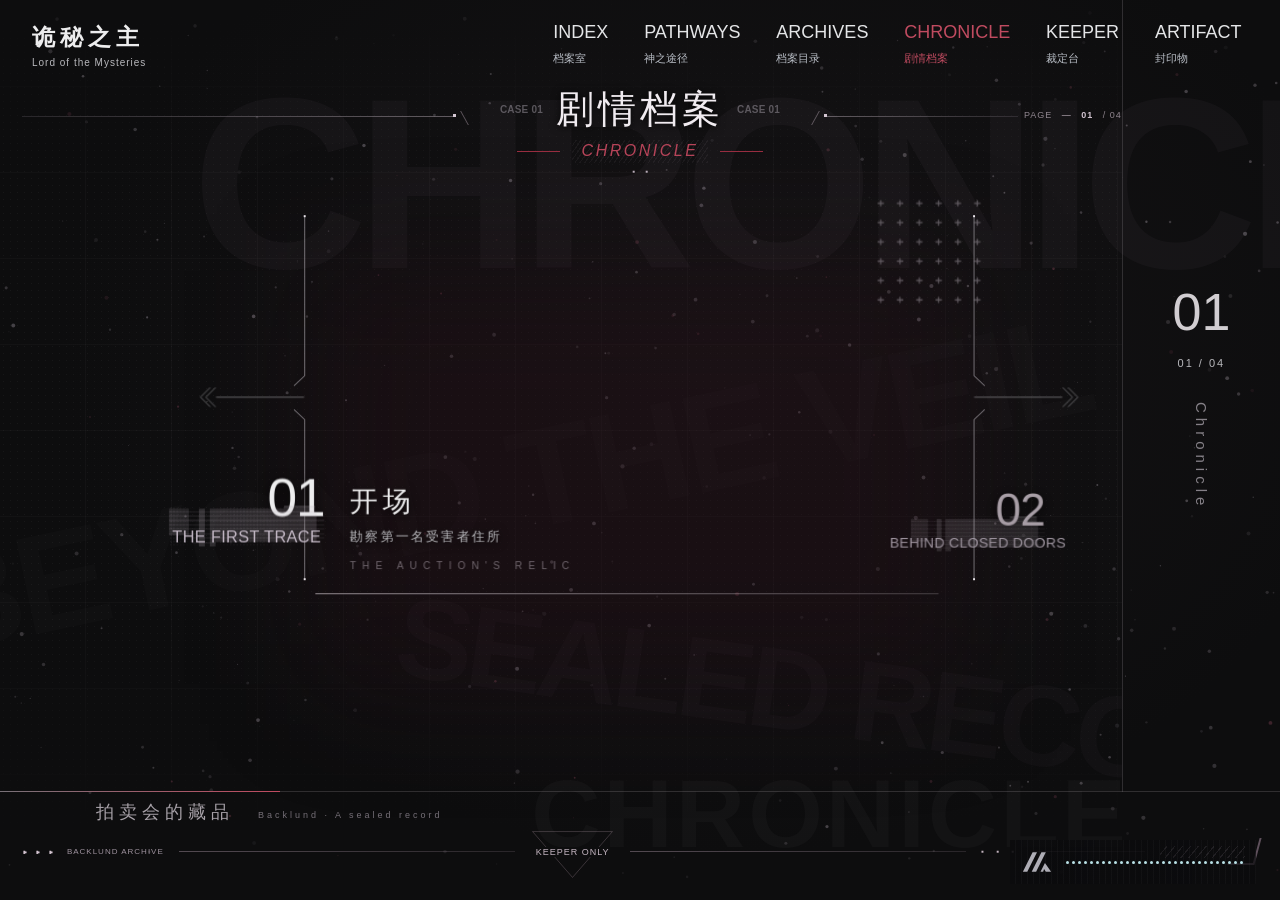
==== chronicle.html @ 29e67704 "添加项目页面与样式" ====
<!doctype html>
<html lang="zh-CN">
<head>
  <meta charset="utf-8">
  <script src="js/music-entry.js"></script>
  <meta name="viewport" content="width=device-width,initial-scale=1">
  <title>剧情档案 · 拍卖会的藏品</title>
  <link rel="stylesheet" href="css/chronicle.css">
  <link rel="stylesheet" href="css/chronicle-polish.css">
  <link rel="stylesheet" href="css/scene-transition.css">
  <script src="js/scene-transition.js"></script>
  <link rel="stylesheet" href="css/bgm.css">
  <link rel="stylesheet" href="css/site-navigation.css">
</head>
<body>
  <header class="archive-header">
    <a class="archive-brand" href="index.html#story"><span>诡秘之主</span><small>Lord of the Mysteries</small></a>
    <nav id="site-navigation" aria-label="页面导航"></nav>
  </header>
  <script src="js/site-navigation.js"></script>
  <main id="chronicle-main" class="chronicle-scene" data-view="overview">
    <div class="archive-texture" aria-hidden="true"></div>
    <canvas id="archive-particles" aria-hidden="true"></canvas>
    <div class="archive-ghost" aria-hidden="true">CHRONICLE</div>
    <div class="archive-depth-words" aria-hidden="true"><span>BEYOND THE VEIL</span><span>SEALED RECORD</span></div>
    <div class="chapter-masthead" aria-label="剧情档案">
      <i class="masthead-long-line left" aria-hidden="true"></i><i class="masthead-long-line right" aria-hidden="true"></i>
      <div class="masthead-center"><div class="masthead-title-row"><small>CASE 01</small><strong>剧情档案</strong><small>CASE 01</small></div><div class="masthead-subtitle"><i></i><span>CHRONICLE</span><i></i></div><b class="masthead-dots" aria-hidden="true">▪ ▪</b></div>
      <span class="masthead-page" aria-hidden="true">PAGE <i>—</i> <b id="masthead-page-number">01</b> / 04</span>
    </div>
    <section id="chapter-overview" class="chapter-overview" aria-label="四幕剧情总览">
      <nav class="chapter-nav" aria-label="四幕章节"></nav>
      <div class="carousel-anchor">
        <div id="chronicle-carousel" data-motion-x="0" data-motion-y="0">
          <svg class="chapter-depth-crosses" viewBox="0 0 144 144" aria-hidden="true" focusable="false"><defs><pattern id="chronicle-cross-pattern" width="24" height="24" patternUnits="userSpaceOnUse"><path d="M12 8v8M8 12h8" fill="none" stroke="currentColor" stroke-width="1.4"/></pattern></defs><rect width="144" height="144" fill="url(#chronicle-cross-pattern)"/></svg>
          <div class="chapter-slides"></div>
          <div class="picture-brackets" aria-hidden="true">
            <svg class="picture-bracket left" viewBox="0 0 12 400" preserveAspectRatio="none"><path class="bracket-segment top" d="M0 2V176L12 187"/><path class="bracket-segment bottom" d="M12 213L0 224V398"/><rect class="bracket-dot" x="-1.1" y="0" width="2.2" height="2.2"/><rect class="bracket-dot" x="-1.1" y="397.8" width="2.2" height="2.2"/></svg>
            <svg class="picture-bracket right" viewBox="0 0 12 400" preserveAspectRatio="none"><path class="bracket-segment top" d="M0 2V176L12 187"/><path class="bracket-segment bottom" d="M12 213L0 224V398"/><rect class="bracket-dot" x="-1.1" y="0" width="2.2" height="2.2"/><rect class="bracket-dot" x="-1.1" y="397.8" width="2.2" height="2.2"/></svg>
          </div>
          <div class="chapter-arrow-row">
            <button type="button" class="chapter-arrow previous" data-step="-1" aria-label="上一幕"><svg viewBox="0 0 158 32" aria-hidden="true"><path class="arrow-shaft" d="M0 16H130"/><path class="arrow-head" d="M132 2l14 14-14 14"/><path class="arrow-head" d="M140 2l14 14-14 14"/></svg></button>
            <button type="button" class="chapter-arrow next" data-step="1" aria-label="下一幕"><svg viewBox="0 0 158 32" aria-hidden="true"><path class="arrow-shaft" d="M0 16H130"/><path class="arrow-head" d="M132 2l14 14-14 14"/><path class="arrow-head" d="M140 2l14 14-14 14"/></svg></button>
          </div>
          <div id="chapter-current-mark" class="chapter-foreground" data-mark-state="idle" aria-hidden="true"><span id="chapter-numeral" class="chapter-mark-number">01</span><div class="chapter-mark-label"><span id="chapter-mark-english" class="chapter-mark-english">THE FIRST TRACE</span></div></div>
          <div id="chapter-next-mark" class="chapter-secondary-mark" data-mark-state="idle" aria-hidden="true"><span id="next-chapter-numeral" class="chapter-mark-number">02</span><div class="chapter-mark-label"><span id="next-chapter-mark-english" class="chapter-mark-english">BEHIND CLOSED DOORS</span></div></div>
          <div class="chapter-pagination"><span class="pagination-rule" aria-hidden="true"></span><div class="chapter-dots" aria-label="选择章节"></div></div>
          <div class="chapter-caption"><h1 id="chapter-title">开场</h1><p id="chapter-subtitle">勘察第一名受害者住所</p></div>
          <span class="carousel-inscription" aria-hidden="true">THE AUCTION'S RELIC</span>
        </div>
      </div>
    </section>
    <section id="chapter-detail" class="chapter-detail" aria-label="本幕地图与剧情" aria-hidden="true" inert>
      <section class="map-column" aria-label="场景平面图">
        <div class="map-heading"><div><small id="map-act-number">ACT 01</small><h1 id="map-title">受害者住所</h1></div><span id="map-area"></span></div>
        <div class="map-frame"><span class="map-corner a" aria-hidden="true"></span><span class="map-corner b" aria-hidden="true"></span><span class="map-corner c" aria-hidden="true"></span><span class="map-corner d" aria-hidden="true"></span><div id="map-stage"></div></div>
        <div class="map-toolbar"><span id="map-scale"></span><div><button id="map-zoom-out" type="button" aria-label="缩小地图">−</button><button id="map-reset" type="button" aria-label="复位地图">复位</button><button id="map-zoom-in" type="button" aria-label="放大地图">＋</button><a id="map-original" href="assets/story-maps/act-01.svg" target="_blank" rel="noopener" aria-label="打开独立矢量平面图">原图</a></div></div>
        <div id="room-information" class="room-information" aria-live="polite"></div>
      </section>
      <div class="detail-right"><div class="detail-topline"><span id="detail-act-title"></span><span>Keeper's archive</span></div><div id="chapter-information" class="chapter-information" tabindex="0" aria-label="剧情细节，可滚动阅读"></div><div class="detail-scroll-hint" aria-hidden="true"><i></i><span>向下探索</span></div></div>
    </section>
    <button id="chapter-back" type="button" class="chapter-back" hidden><img src="assets/icons/arrow-left.svg" alt=""><span>返回四幕<small>Go back</small></span></button>
    <aside class="archive-rail" aria-label="当前章节"><strong id="rail-number">01</strong><span id="rail-counter">01 / 04</span><b>Chronicle</b></aside>
    <div class="archive-baseline" aria-hidden="true"><span id="archive-progress"></span></div>
    <div class="archive-bottom"><span>拍卖会的藏品</span><small>Backlund · A sealed record</small></div>
    <div class="archive-footer" aria-hidden="true"><div class="footer-origin"><b>▸ ▸ ▸</b><span>BACKLUND ARCHIVE</span></div><i class="footer-line"></i><div class="footer-seal"><svg viewBox="0 0 100 60"><path d="M3 3h94L50 57Z"/></svg><span>KEEPER ONLY</span></div><i class="footer-line"></i><span class="footer-ellipsis">▪ ▪ ▪</span><i class="footer-line short"></i><div class="footer-hatching"></div></div>
  </main>
  <noscript><p class="no-script">请启用JavaScript查看四幕剧情档案。</p></noscript>
  <script src="data/story.js"></script><script src="data/npcs.js"></script><script src="data/enemies.js"></script><script src="data/story-maps.js"></script><script src="js/chronicle-effects.js"></script><script src="js/chronicle.js"></script>
</body>
</html>
---- css/chronicle.css ----
@font-face{font-family:Oswald;src:url('../assets/fonts/Oswald.woff2') format('woff2');font-weight:500;font-display:swap}
@font-face{font-family:Montserrat;src:url('../assets/fonts/Montserrat.ttf') format('truetype');font-weight:100 900;font-display:swap}
#map-stage .map-sheet-header,#map-stage .map-sheet-footer{display:none}
:root{color-scheme:dark;--ink:#0d0d0e;--text:#ededee;--silver:#b8b8bc;--muted:#969499;--line:#555558;--red:#982d40;--active:#c04b60;--unit:min(.8vw,1.43vh);--stage-w:calc(var(--unit)*78.6978663);--main-w:calc(var(--unit)*50.520801);--main-h:calc(var(--main-w)*941/1672);--stage-left:calc(var(--unit)*14.0625);--thumb-w:calc(var(--unit)*11.6146);--thumb-h:calc(var(--thumb-w)*941/1672)}
*{box-sizing:border-box}html,body{margin:0;width:100%;height:100%;overflow:hidden}body{background:var(--ink);color:var(--text);font-family:'Microsoft YaHei','Segoe UI',sans-serif;font-size:14px}button,a{-webkit-tap-highlight-color:transparent}a{color:inherit;text-decoration:none}button{font:inherit;color:inherit;cursor:pointer}button:focus-visible,a:focus-visible,[tabindex]:focus-visible{outline:2px solid var(--active);outline-offset:5px}button{border:0;background:none}button img,a img{pointer-events:none}[hidden]{display:none!important}
.archive-header{position:fixed;left:2.5%;right:15.3%;top:22px;z-index:8;display:flex;align-items:flex-start;justify-content:space-between}.archive-brand{display:flex;flex-direction:column}.archive-brand>span{font-family:SimSun,'Songti SC',serif;font-weight:700;letter-spacing:5px;font-size:23px}.archive-brand small{font:10px Montserrat,sans-serif;letter-spacing:1px;margin-top:4px;color:var(--silver)}.archive-header nav{display:flex;gap:31px}.archive-header nav a{display:flex;flex-direction:column;font:18px Oswald,sans-serif;transition:color .25s}.archive-header nav a small{font:11px 'Microsoft YaHei',sans-serif;color:var(--silver);margin-top:4px}.archive-header nav a:hover{color:var(--active)}
.chronicle-scene{position:relative;width:100%;height:100%;isolation:isolate;background:radial-gradient(ellipse at 56% 40%,#26202455,transparent 65%)}.archive-texture{position:absolute;inset:0 12.36% 0 0;pointer-events:none;opacity:.65;background-image:radial-gradient(#aaa6ac20 .7px,transparent .8px),linear-gradient(0deg,transparent 99%,#b7b0b412 99%),linear-gradient(90deg,transparent 99%,#b7b0b412 99%);background-size:7px 7px,86px 86px,86px 86px;mask-image:linear-gradient(transparent,#000 20%,#000 70%,transparent 95%)}.archive-ghost{position:absolute;left:19%;top:13%;font:800 clamp(120px,15vw,320px)/1 Montserrat,sans-serif;letter-spacing:-10px;color:#a39ba106;pointer-events:none;white-space:nowrap}.archive-scene-title{position:absolute;top:13.5%;left:7.5%;display:flex;flex-direction:column;gap:6px;z-index:3}.archive-scene-title>span{font-family:SimSun,serif;font-size:29px;letter-spacing:5px}.archive-scene-title small{font:15px Oswald,sans-serif;letter-spacing:3px;color:var(--active)}
.chapter-overview{position:absolute;inset:0;transition:opacity .3s,visibility 0s;visibility:visible}.chapter-nav{position:absolute;z-index:4;left:7.5%;top:29%;width:15%;display:flex;flex-direction:column;gap:22px}.chapter-nav:before{position:absolute;content:'';left:-18px;top:4px;bottom:3px;width:1px;background:#77707755}.chapter-nav button{position:relative;text-align:left;display:grid;grid-template-columns:25px 1fr;gap:12px;padding:3px 0;min-height:55px;opacity:.56;transition:opacity .3s,color .3s;white-space:nowrap}.chapter-nav button:before{content:'';position:absolute;left:-18px;top:4px;bottom:4px;width:2px;background:var(--active);transform:scaleY(0);transition:transform .3s}.chapter-nav button:hover,.chapter-nav button[aria-current=true]{opacity:1}.chapter-nav button[aria-current=true]:before{transform:scaleY(1)}.chapter-nav button>small{font:14px Oswald,sans-serif;color:var(--silver);padding-top:8px}.chapter-nav button>span{font:25px/1.25 SimSun,serif;letter-spacing:2px}.chapter-nav button em{font:11px/1.6 Montserrat,'Microsoft YaHei',sans-serif;font-style:normal;letter-spacing:1px;display:block;margin-top:6px;color:var(--silver)}.chapter-nav button[aria-current=true]>small{color:var(--active)}
.carousel-anchor{position:absolute;top:25%;left:calc(55% - var(--stage-w)/2);width:var(--stage-w);height:calc(var(--unit)*43);perspective:2000px}.carousel-anchor:before{content:'';position:absolute;left:18%;right:18%;top:10%;height:75%;background:#250e1760;filter:blur(60px);pointer-events:none}#chronicle-carousel{position:relative;width:100%;height:100%;transform-style:preserve-3d;transform:perspective(2000px);will-change:transform}.chapter-slides{position:relative;width:100%;height:var(--main-h);transform-style:preserve-3d}.chapter-slide{position:absolute;left:0;top:0;display:block;overflow:hidden;transition:width .5s,height .5s,transform .5s,opacity .5s;outline-offset:7px!important;width:var(--thumb-w);height:var(--thumb-h);background:#111;transform:translate3d(calc(var(--unit)*33),calc(var(--unit)*19.7917),-50px);opacity:0;pointer-events:none}.chapter-slide img{width:100%;height:100%;display:block;object-fit:contain}.chapter-slide:after{content:'';position:absolute;inset:0;background:#000;opacity:.5;transition:opacity .5s}.chapter-slide[data-position=current]{width:var(--main-w);height:var(--main-h);transform:translate3d(var(--stage-left),0,0);opacity:1;pointer-events:auto;z-index:2}.chapter-slide[data-position=current]:after{opacity:0}.chapter-slide[data-position=previous]{transform:translate3d(0,calc(var(--unit)*19.7917),-100px);opacity:1;pointer-events:auto}.chapter-slide[data-position=next]{transform:translate3d(calc(var(--unit)*67.1354),calc(var(--unit)*19.7917),-100px);opacity:1;pointer-events:auto}
.picture-brackets{position:absolute;left:calc(var(--stage-left) - var(--unit)*1.55);top:0;height:var(--main-h);width:calc(var(--main-w) + var(--unit)*3.1);pointer-events:none;transform:translateZ(3px)}.picture-brackets:before,.picture-brackets:after{content:'';position:absolute;top:0;bottom:0;width:calc(var(--unit)*.83333);border-top:1px solid #d5cdd19a;border-bottom:1px solid #d5cdd19a}.picture-brackets:before{left:0;border-left:1px solid #d5cdd19a;clip-path:polygon(0 0,100% 0,100% 9%,20% 9%,20% 91%,100% 91%,100% 100%,0 100%)}.picture-brackets:after{right:0;border-right:1px solid #d5cdd19a;clip-path:polygon(0 0,100% 0,100% 100%,0 100%,0 91%,80% 91%,80% 9%,0 9%)}.chapter-arrow-row{position:absolute;top:calc(var(--main-h)/2 - var(--unit)*1.66);left:var(--stage-left);width:var(--main-w);pointer-events:none;transform:translateZ(5px)}.chapter-arrow{position:absolute;width:calc(var(--unit)*8.85416);height:calc(var(--unit)*3.33333);padding:0;opacity:.6;pointer-events:auto;transition:opacity .3s,transform .3s}.chapter-arrow.previous{left:calc(var(--unit)*-9.27083)}.chapter-arrow.next{right:calc(var(--unit)*-9.27083)}.chapter-arrow svg{width:100%;height:100%;fill:none;stroke:var(--silver);stroke-width:1}.chapter-arrow.previous:hover{opacity:1;transform:translateX(-10%)}.chapter-arrow.next:hover{opacity:1;transform:translateX(10%)}
.chapter-foreground{position:absolute;left:calc(var(--unit)*6.25);top:calc(var(--main-h) - var(--unit)*4.4);transform:translateZ(100px);pointer-events:none;z-index:3;display:flex;align-items:flex-end}.chapter-foreground .chapter-mark-number{font:500 calc(var(--unit)*5.1)/1 Oswald,sans-serif;text-shadow:0 3px 12px #000;letter-spacing:-2px}.chapter-foreground i{display:block;width:calc(var(--unit)*5.5);height:1px;background:linear-gradient(90deg,var(--silver),transparent);margin-left:13px;margin-bottom:5px}.chapter-pagination{position:absolute;left:var(--stage-left);top:calc(var(--main-h) + var(--unit)*1.04);width:var(--main-w);display:flex;align-items:center;gap:25px;transform:translateZ(2px)}.pagination-rule{height:1px;background:linear-gradient(90deg,#c6bdc3b0,#c6bdc344);flex:1}.chapter-dots{display:flex;gap:15px}.chapter-dot{width:13px;height:13px;padding:3px;position:relative;border:1px solid transparent}.chapter-dot:after{display:block;content:'';width:5px;height:5px;background:#bdb7bc}.chapter-dot[aria-current=true]{border-color:var(--active)}.chapter-dot[aria-current=true]:after{background:var(--active)}.chapter-dot:hover:after{background:#fff}.chapter-caption{position:absolute;left:var(--stage-left);top:calc(var(--main-h) + var(--unit)*3.1);transform:translateZ(16px);max-width:75%}.chapter-caption h1{font:500 28px/1.4 SimSun,serif;margin:0 0 6px;letter-spacing:4px}.chapter-caption p{font-size:13px;color:var(--silver);margin:0;letter-spacing:2px}.carousel-inscription{position:absolute;left:var(--stage-left);top:calc(var(--main-h) + var(--unit)*9.6);font:11px Montserrat,sans-serif;letter-spacing:9px;color:#80797d88;white-space:nowrap;pointer-events:none}
.archive-rail{position:absolute;right:0;top:0;width:12.36%;height:85%;border-left:1px solid #77707755;display:flex;flex-direction:column;justify-content:center;align-items:center;pointer-events:none}.archive-rail strong{font:52px Oswald,sans-serif;font-weight:500;color:#d1cdd1}.archive-rail>span{font:11px Montserrat,sans-serif;letter-spacing:2px;color:var(--silver);margin-top:15px}.archive-rail>b{font:15px Oswald,sans-serif;color:#858087;letter-spacing:5px;writing-mode:vertical-rl;margin-top:33px}.archive-baseline{position:absolute;bottom:15%;left:0;right:0;height:1px;background:#77707755;pointer-events:none}.archive-baseline span{display:block;height:1px;width:21.91%;background:linear-gradient(90deg,#777077,var(--active));transition:width .5s}.archive-bottom{position:absolute;left:7.5%;bottom:4.5%;display:flex;align-items:baseline;gap:30px;pointer-events:none}.archive-bottom>span{font:24px SimSun,serif;letter-spacing:7px;color:#a7a1a8}.archive-bottom>small{font:10px Montserrat,sans-serif;letter-spacing:4px;color:#756f77}.archive-bottom:after{content:'CHRONICLE';position:absolute;left:34vw;bottom:-25px;font:800 8vw/.8 Montserrat,sans-serif;color:#aaa2aa09;letter-spacing:3px}
.chapter-detail{position:absolute;left:7.5%;right:17%;top:18.5%;bottom:21.5%;display:grid;grid-template-columns:49.5% 43.5%;column-gap:7%;visibility:hidden;opacity:0;pointer-events:none;transition:opacity .3s,visibility 0s .3s}.map-column{display:flex;flex-direction:column;min-width:0;min-height:0}.map-heading{display:flex;align-items:center;justify-content:space-between;margin-bottom:18px}.map-heading small{font:11px Oswald,sans-serif;letter-spacing:2px;color:var(--active)}.map-heading h1{margin:8px 0 0;font:28px SimSun,serif;letter-spacing:3px}.map-heading>span{font:12px Montserrat,sans-serif;color:var(--muted);padding-top:20px}.map-frame{position:relative;flex:1;min-height:0;border:1px solid #9f959c24;background:radial-gradient(ellipse,#1c181e80,transparent 80%)}.map-corner{position:absolute;width:8px;height:8px;background:#bfb4bd;z-index:2;pointer-events:none}.map-corner.a{left:-4px;top:-4px}.map-corner.b{right:-4px;top:-4px}.map-corner.c{left:-4px;bottom:-4px}.map-corner.d{right:-4px;bottom:-4px}#map-stage{width:100%;height:100%;overflow:hidden;cursor:grab;touch-action:none}#map-stage.dragging{cursor:grabbing}#map-stage>svg{width:100%;height:100%;display:block;overflow:hidden}#map-stage [data-room]{cursor:pointer;outline:none}#map-stage [data-room]:hover,#map-stage [data-room]:focus-visible,#map-stage [data-room].is-selected{filter:drop-shadow(0 0 4px #c04b6070)}#map-stage [data-room].is-selected>rect:first-child,#map-stage [data-room]:hover>rect:first-child{fill:#982d4028!important;stroke:#c04b60!important}#map-stage [data-room] text{user-select:none}.map-toolbar{display:flex;align-items:center;justify-content:space-between;margin-top:11px;color:#969097;font-size:11px}.map-toolbar>div{display:flex;gap:9px;align-items:center}.map-toolbar button,.map-toolbar a{padding:3px 5px;min-width:25px;min-height:28px;color:var(--silver)}.map-toolbar button:hover,.map-toolbar a:hover{color:#fff;background:#982d4033}.room-information{min-height:68px;margin-top:13px;border-top:1px solid #77707744;padding-top:12px;font-size:12px;line-height:1.75;color:var(--silver)}.room-information strong{font:17px SimSun,serif;letter-spacing:1px;color:var(--text);display:block;margin-bottom:5px}.room-information p{margin:0}.room-information small{color:#b58a97;display:block;margin-top:5px;line-height:1.65}
.detail-right{position:relative;display:flex;flex-direction:column;min-height:0;min-width:0}.detail-topline{font-size:11px;color:var(--muted);display:flex;justify-content:space-between;border-bottom:1px solid #77707744;padding:0 0 14px;letter-spacing:1px}.detail-topline>span:last-child{font:10px Montserrat,sans-serif;color:#777078}.chapter-information{overflow-y:auto;overscroll-behavior:contain;scrollbar-width:thin;scrollbar-color:#705363 #1a171b;flex:1;min-height:0;padding-right:24px;scroll-behavior:smooth}.story-section{padding:22px 0;border-bottom:1px solid #7770773d;line-height:1.95;color:#bbb7be;font-size:13px}.story-section:first-child{padding-top:21px}.story-section h2{margin:0 0 12px;color:var(--text);font:23px/1.4 SimSun,serif;letter-spacing:2px}.story-section h3{margin:0 0 12px;font-size:15px;color:#e7e0e6;letter-spacing:1px;font-weight:500}.story-section p{margin:6px 0}.story-section ul{padding-left:17px;margin:9px 0}.story-section li{margin:7px 0}.story-section li::marker{color:#985666}.story-summary{font-size:14px}.story-location{font-size:12px;color:#a9919d}.story-time+ .story-time{margin-top:17px}.story-time h3{border-left:2px solid var(--red);padding-left:12px}.story-check+.story-check,.story-person+.story-person{margin-top:21px;padding-top:16px;border-top:1px solid #75666d29}.story-check strong,.story-person strong{display:block;color:#e2dce2;font-weight:500}.story-check .check-roll{font-family:Montserrat,'Microsoft YaHei',sans-serif;color:#a58b98;font-size:12px;margin:6px 0 9px}.story-check b{font-weight:500;color:#c9b7c0}.story-person small{color:#95858e}.story-secret{color:#b49aa8}.story-room-link{font:inherit;color:#c9c3ca;padding:0;text-align:left;line-height:inherit;border-bottom:1px dotted #9a6878}.story-room-link:hover{color:#f0e8ed}.story-event-link{display:inline-block;color:#c2a4b1;border-bottom:1px solid #775866;padding-bottom:4px}.story-ending{padding:2px 0 2px 13px;border-left:1px solid var(--red);margin:12px 0!important}.detail-scroll-hint{position:absolute;bottom:-29px;right:24px;color:#787078;font-size:10px;letter-spacing:3px;display:flex;align-items:center;gap:14px;pointer-events:none}.detail-scroll-hint i{width:50px;height:1px;background:linear-gradient(90deg,transparent,#979095)}.chapter-back{position:absolute;left:7.5%;top:79%;z-index:5;display:flex;gap:12px;align-items:center;padding:0;min-height:38px}.chapter-back img{width:24px;height:24px;filter:invert(1);opacity:.65}.chapter-back>span{font-size:13px;letter-spacing:2px;text-align:left}.chapter-back small{display:block;margin-top:3px;font:10px Oswald,sans-serif;color:var(--muted);letter-spacing:1px}
[data-view=detail] .chapter-overview{opacity:0;visibility:hidden;pointer-events:none;transition:opacity .3s,visibility 0s .3s}[data-view=detail] .archive-scene-title{opacity:0;pointer-events:none}[data-view=detail] .chapter-detail{visibility:visible;opacity:1;pointer-events:auto;transition:opacity .4s .15s,visibility 0s}[data-view=detail] .map-frame{animation:map-unfold 1.5s cubic-bezier(.5,.5,0,1) both}[data-view=detail] .map-heading,[data-view=detail] .map-toolbar,[data-view=detail] .room-information{animation:archive-fade .5s .35s both}[data-view=detail] .story-section{animation:information-enter 1s ease both;animation-delay:calc(var(--order)*.1s)}[data-view=detail] .archive-ghost{opacity:.35}.no-script{position:fixed;bottom:15px;left:15px;background:#151015;padding:12px;z-index:99}
@keyframes map-unfold{0%,20%{clip-path:inset(50% 50%)}60%{clip-path:inset(calc(50% - 1px) 0)}100%{clip-path:inset(0)}}@keyframes information-enter{0%{opacity:0;transform:translateX(55px)}50%{opacity:1;transform:translateX(55px)}100%{opacity:1;transform:none}}@keyframes archive-fade{from{opacity:0}to{opacity:1}}
@media(min-width:1800px){.archive-header{top:27px}.archive-brand>span{font-size:29px}.archive-brand small{font-size:12px}.archive-header nav a{font-size:23px}.archive-header nav a small{font-size:13px}.archive-header nav{gap:43px}.archive-scene-title>span{font-size:36px}.archive-scene-title small{font-size:18px}.chapter-nav{gap:28px}.chapter-nav button>span{font-size:31px}.chapter-nav button em{font-size:13px}.chapter-caption h1{font-size:34px}.chapter-caption p{font-size:15px}.chapter-information .story-section{font-size:15px}.story-section h2{font-size:28px}.story-section h3{font-size:18px}.map-heading h1{font-size:34px}.room-information{font-size:14px;min-height:80px}.room-information strong{font-size:20px}.archive-bottom>span{font-size:28px}}
@media(max-height:800px){.archive-scene-title{top:15%}.chapter-nav{top:29%;gap:17px}.chapter-nav button>span{font-size:23px}.chapter-caption h1{font-size:24px}.chapter-caption p{font-size:11px}.carousel-inscription{letter-spacing:6px;top:calc(var(--main-h) + var(--unit)*9.4)}.chapter-detail{top:17%;bottom:21%}.map-heading{margin-bottom:12px}.map-heading h1{font-size:25px}.map-heading>span{font-size:10px}.room-information{min-height:59px;font-size:11px;margin-top:10px;padding-top:10px}.room-information strong{font-size:15px}.chapter-information{padding-right:18px}.story-section{font-size:12px;padding:18px 0}.story-section h2{font-size:21px}.archive-bottom{bottom:4%}.archive-bottom>span{font-size:21px}.chapter-back{top:79%}}
@media(prefers-reduced-motion:reduce){*,*:before,*:after{animation:none!important;transition-duration:0s!important;scroll-behavior:auto!important}#chronicle-carousel{will-change:auto}}
.story-clue-brief,.story-room-reading{margin:18px 0 23px;padding-top:10px;border-top:1px solid #75666d33}.story-readaloud{margin:12px 0;padding:12px 16px;border-left:2px solid #a35c73;background:#762b3c14;color:#ddd1db;font-family:SimSun,serif;line-height:1.95}.story-portrayal{border-left:2px solid #a35c73;padding-left:13px;color:#dcc4d0}.room-information{max-height:145px;overflow-y:auto;overscroll-behavior:contain;scrollbar-width:thin;scrollbar-color:#705363 transparent;padding-right:8px}
---- css/chronicle-polish.css ----
/* PNS header/footer geometry, original archive lettering, and independent effect layers. */
:root{--unit:min(1vw,1.85vh)}
.carousel-anchor{top:24%;left:calc(50% - var(--stage-w)/2)}
.chapter-depth-crosses{position:absolute;left:calc(var(--stage-left) + var(--main-w) - var(--unit)*4.3);top:calc(var(--unit)*-5.5);width:calc(var(--unit)*10.5);height:calc(var(--unit)*10.5);color:#b5acb6;opacity:.5;transform:translateZ(-160px);pointer-events:none;user-select:none}
.picture-brackets{left:calc(var(--stage-left) - var(--unit)*.833333);width:calc(var(--main-w) + var(--unit)*1.666666)}
.picture-brackets:before,.picture-brackets:after{content:none}
.picture-bracket{position:absolute;top:0;width:calc(var(--unit)*.833333);height:100%;overflow:visible;color:#b8b4ba}
.picture-bracket.left{right:100%;transform:scaleX(-1)}.picture-bracket.right{left:100%}
.bracket-segment{fill:none;stroke:currentColor;stroke-width:1;stroke-opacity:.58;vector-effect:non-scaling-stroke}
.bracket-dot{fill:#ebe6eb}
.chapter-arrow{display:flex;align-items:center;justify-content:center}
.chapter-arrow.previous{left:calc(var(--unit)*-9.375)}.chapter-arrow.next{right:calc(var(--unit)*-9.375)}
.chapter-arrow svg{width:calc(var(--unit)*8.2291614);height:calc(var(--unit)*1.6666656);overflow:visible;stroke-width:1.3;stroke-linejoin:miter;stroke-linecap:square}
.chapter-arrow.previous svg{transform:rotate(180deg)}
.archive-baseline{bottom:12%}.archive-rail{height:88%}
/* Keep the clickable image above its coplanar 3D parent during mouse rotation. */
.chapter-slide[data-position=current]{transform:translate3d(var(--stage-left),0,2px)}
.chapter-slide[data-position=current]:after{opacity:1;background:linear-gradient(180deg,transparent 52%,#0d0d0e30 67%,#0d0d0ed9 100%)}
.chapter-caption{top:calc(var(--main-h) - var(--unit)*7.7);max-width:65%;padding:0 calc(var(--unit)*3);text-shadow:0 2px 10px #000;pointer-events:none}
.carousel-inscription{top:calc(var(--main-h) - var(--unit)*1.6);margin-left:calc(var(--unit)*3);font-size:10px;letter-spacing:6px;color:#c0b4bf88;transform:translateZ(16px)}
#archive-particles{position:absolute;inset:0;width:100%;height:100%;pointer-events:none;z-index:0;contain:strict}
.archive-texture{opacity:.52}
.archive-ghost{top:7%;left:15%;font-size:19vw;letter-spacing:-.9vw;color:#b5aab50b;transform:translateZ(-180px);z-index:0}
.archive-depth-words{position:absolute;inset:0 12.36% 0 0;overflow:hidden;pointer-events:none;z-index:0}
.archive-depth-words span{position:absolute;font:800 11vw/.9 Montserrat,sans-serif;white-space:nowrap;letter-spacing:-.45vw;color:#b7a9b706;transform:rotate(-12deg)}
.archive-depth-words span:first-child{left:-8%;top:47%}.archive-depth-words span:last-child{left:35%;top:72%;font-size:9vw;transform:rotate(8deg);color:#cbbdca07}
/* Center the title on the viewport, independently of the offset image carousel. */
.chapter-masthead{position:absolute;left:1.7%;right:12.36%;top:11.4%;height:73px;pointer-events:none;z-index:2;--heading-center:48.3vw}
.masthead-center{position:absolute;left:var(--heading-center);top:-17px;transform:translateX(-50%);min-width:350px;text-align:center}
.masthead-title-row{display:flex;align-items:center;justify-content:center;gap:13px;white-space:nowrap}
.masthead-title-row strong{font:500 38px/1.25 SimSun,'Songti SC',serif;letter-spacing:4px;color:#f0ebf0;text-shadow:0 1px 8px #000}
.masthead-title-row small{font:10px Montserrat,sans-serif;font-weight:700;color:#a29ca580;letter-spacing:.2px}
.masthead-subtitle{display:flex;align-items:center;justify-content:center;gap:12px;margin-top:7px}
.masthead-subtitle span{position:relative;font:italic 16px/1.3 Oswald,sans-serif;letter-spacing:2.5px;color:#b74459;padding:1px 10px;background:repeating-linear-gradient(125deg,transparent 0 3px,#b5a8b213 3px 4px)}
.masthead-subtitle i{width:43px;height:1px;background:#982d40}
.masthead-dots{display:block;font-size:8px;line-height:1;letter-spacing:4px;margin:5px 0 0 5px;color:#b8acb8}
.masthead-long-line{position:absolute;top:13px;height:1px;background:linear-gradient(90deg,#a295a430,#b9adb77a)}
.masthead-long-line.left{left:0;right:calc(100% - var(--heading-center) + 185px)}
.masthead-long-line.right{left:calc(var(--heading-center) + 185px);right:104px;background:linear-gradient(90deg,#b9adb77a,#a295a430)}
.masthead-long-line:after{content:'';position:absolute;right:-10px;top:-5px;width:15px;height:14px;border-right:1px solid #b5a6b17a;transform:skew(29deg)}
.masthead-long-line:before{content:'';position:absolute;right:-1px;top:-2px;width:3px;height:3px;background:#d3c6d2}
.masthead-long-line.right:after{left:-10px;right:auto;transform:skew(-29deg);border-left:1px solid #b5a6b17a;border-right:0}.masthead-long-line.right:before{left:-1px;right:auto}
.masthead-page{position:absolute;right:0;top:7px;font:9px Montserrat,sans-serif;letter-spacing:1px;color:#8f858e}.masthead-page i{margin:0 6px;font-style:normal;color:#bdb0bb}.masthead-page b{font-weight:700;color:#d2c4d0;margin-right:6px}
[data-view=detail] .chapter-masthead{opacity:0;visibility:hidden;transition:opacity .25s,visibility 0s .25s}
.chapter-nav{left:5%;top:28%;width:13.5%;gap:18px}.chapter-nav button{min-height:45px;grid-template-columns:20px 1fr;gap:9px}.chapter-nav button>span{font-size:20px;letter-spacing:1.5px}.chapter-nav button>small{font-size:12px;padding-top:5px}.chapter-nav button em{font-size:10px;letter-spacing:.5px;margin-top:4px}
.chapter-foreground{display:block;width:calc(var(--unit)*10.9375);height:calc(var(--unit)*2.9167);top:calc(var(--unit)*22.5)}
.chapter-mark-number,.chapter-foreground .chapter-mark-number{position:absolute;right:0;top:calc(var(--unit)*-2.34375);display:block;width:100%;text-align:right;font:500 calc(var(--unit)*3.75)/1 Oswald,sans-serif;letter-spacing:-1px;text-shadow:0 3px 12px #000;will-change:opacity,transform}
.chapter-mark-label{position:relative;isolation:isolate;display:flex;align-items:flex-end;justify-content:center;width:100%;height:100%;padding-bottom:2px;will-change:opacity,transform}
.chapter-mark-label:before{content:'';position:absolute;z-index:-1;inset:0;background:linear-gradient(90deg,#c4bac422 0 13%,transparent 13% 19%,#c4bac433 19% 23%,transparent 23% 26%,#c4bac42b 26% 95%,transparent 95%),repeating-linear-gradient(0deg,transparent 0 3px,#a99ba920 3px 4px);clip-path:polygon(0 8%,74% 8%,74% 0,94% 0,94% 18%,100% 18%,100% 88%,30% 88%,30% 100%,15% 100%,15% 72%,0 72%)}
.chapter-mark-label:after{content:'';position:absolute;inset:1px 0;background-image:radial-gradient(#e4d4e940 .7px,transparent .9px);background-size:3px 3px;opacity:.28;mask-image:linear-gradient(90deg,#000,transparent 22%,#000 45%,transparent)}
.chapter-foreground .chapter-mark-english,.chapter-secondary-mark .chapter-mark-english{position:relative;z-index:1;font:500 calc(var(--unit)*1.15)/1 Oswald,sans-serif;color:#c5bac7;letter-spacing:.3px;white-space:nowrap;text-shadow:none;transform:none}
.chapter-secondary-mark{position:absolute;left:calc(var(--unit)*61.4583);top:calc(var(--unit)*23.54165);width:calc(var(--unit)*10.9375);height:calc(var(--unit)*2.9167);transform:translateZ(-45px);pointer-events:none;z-index:0;opacity:.8}
.chapter-secondary-mark .chapter-mark-number{font-size:calc(var(--unit)*3.75);text-align:right;color:#d0c4ce}
.archive-bottom{bottom:8.4%;gap:24px}.archive-bottom>span{font-size:18px;letter-spacing:5px}.archive-bottom>small{font-size:9px;letter-spacing:3px}.archive-bottom:after{bottom:-28px;color:#b3a6b30a;font-size:7.5vw}
.archive-footer{position:absolute;left:1.7%;right:1.7%;bottom:3.4%;height:35px;display:flex;align-items:center;gap:15px;color:#9d919d;pointer-events:none;z-index:2}
.footer-origin{display:flex;align-items:center;gap:11px;white-space:nowrap;font:8px Montserrat,sans-serif;letter-spacing:1px}.footer-origin b{font-size:11px;color:#d4c5d1;letter-spacing:2px}.footer-line{height:1px;background:linear-gradient(90deg,#a38f9f77,#a38f9f30);flex:1}.footer-line.short{flex:.33}.footer-ellipsis{font-size:8px;letter-spacing:5px;color:#c2b3be}.footer-seal{position:relative;width:85px;height:39px;display:flex;align-items:center;justify-content:center;font:9px Oswald,sans-serif;letter-spacing:1px;flex:none;color:#c5b6c2}.footer-seal svg{position:absolute;inset:-3px 0 auto;width:85px;height:51px;stroke:#c0a5b34d;fill:none;stroke-width:1}.footer-seal span{z-index:1;background:#0d0d0e;padding:0 5px}.footer-hatching{position:relative;width:85px;height:12px;background:repeating-linear-gradient(130deg,transparent 0 5px,#c2b1c17a 5px 6px);margin-right:13px}.footer-hatching:after{content:'';position:absolute;right:-13px;bottom:-7px;width:25px;height:25px;border-right:2px solid #a58c9f88;border-bottom:2px solid #a58c9f88;transform:skew(-15deg)}
.decode-line{position:relative}.decode-reserve{visibility:hidden}.decode-display{position:absolute;inset:0;pointer-events:none}.decode-sr-only{position:absolute;width:1px;height:1px;padding:0;margin:-1px;overflow:hidden;clip:rect(0,0,0,0);white-space:nowrap;border:0}
.story-section[data-story-decoding]{position:relative}
.story-decode-source{display:flow-root;opacity:0}
.story-decode-visual{display:flow-root;position:absolute;pointer-events:none;user-select:none;overflow-wrap:anywhere}
@media(min-width:1800px){.masthead-title-row strong{font-size:46px}.masthead-title-row small{font-size:12px}.masthead-center{min-width:430px;top:-22px}.masthead-long-line.left{right:calc(100% - var(--heading-center) + 225px)}.masthead-long-line.right{left:calc(var(--heading-center) + 225px);right:130px}.masthead-subtitle span{font-size:19px}.masthead-page{font-size:11px}.chapter-masthead{height:85px}.chapter-nav{gap:23px}.chapter-nav button>span{font-size:25px}.chapter-nav button em{font-size:12px}.chapter-nav button>small{font-size:14px}.archive-bottom>span{font-size:22px}.footer-origin{font-size:10px}.footer-seal{font-size:11px}}
@media(max-height:800px){.chapter-masthead{top:12.5%;height:64px}.masthead-title-row strong{font-size:31px}.masthead-title-row small{font-size:9px}.masthead-center{min-width:300px;top:-13px}.masthead-long-line.left{right:calc(100% - var(--heading-center) + 160px)}.masthead-long-line.right{left:calc(var(--heading-center) + 160px);right:95px}.masthead-subtitle{margin-top:5px}.masthead-subtitle span{font-size:13px}.chapter-nav{gap:13px;top:31%}.chapter-nav button>span{font-size:19px}.archive-bottom{bottom:8.5%}.archive-bottom>span{font-size:16px}.archive-bottom>small{font-size:8px}.archive-footer{bottom:2.9%;gap:11px;height:30px}}
@media(prefers-reduced-motion:reduce){.chapter-mark-number,.chapter-mark-label{will-change:auto}}
@media(max-height:800px){.chapter-nav{top:28%}}
.map-toolbar{font-size:13px}
.map-column{padding-bottom:8px}
.room-information{font-size:14px}.room-information strong{font-size:19px}
@media(min-width:1800px){.room-information{font-size:16px}.room-information strong{font-size:22px}}
@media(max-height:800px){.room-information{font-size:13px}.room-information strong{font-size:17px}}
---- css/scene-transition.css ----
html[data-scene-transition]::before{content:'';position:fixed;left:0;top:0;width:100%;height:200vh;z-index:10000;pointer-events:none;background:linear-gradient(to bottom,transparent 0%,rgba(158,48,69,.18) 12%,#0b0b0d 20%,#0b0b0d 80%,rgba(158,48,69,.18) 88%,transparent 100%);transform:translate3d(0,-100%,0);visibility:hidden}
html[data-scene-transition=leaving]::before{visibility:visible;pointer-events:auto;transform:translate3d(0,-25%,0);transition:transform .76s cubic-bezier(.65,0,.3,1)}
html[data-scene-transition=entering]::before{visibility:visible;pointer-events:auto;transform:translate3d(0,-25%,0)}
html[data-scene-transition=revealing]::before{visibility:visible;pointer-events:auto;transform:translate3d(0,50%,0);transition:transform .84s cubic-bezier(.4,0,.25,1)}
html[data-scene-transition=leaving],html[data-scene-transition=entering],html[data-scene-transition=revealing]{cursor:progress}
@media(prefers-reduced-motion:reduce){html[data-scene-transition]::before{content:none;transition:none}}
---- css/bgm.css ----
/* Shared music control; namespaced so the ten existing stages keep their own styles. */
#bgm-toggle{--bgm-signal:#b9e1e6;position:fixed;right:24px;bottom:16px;z-index:90;display:flex;align-items:center;gap:14px;width:246px;height:44px;margin:0;padding:5px 12px;border:0;border-radius:0;background:linear-gradient(90deg,#0b0b0de8,#0b0b0db8);color:#aeadb5;cursor:pointer;box-sizing:border-box;isolation:isolate;touch-action:manipulation}
#bgm-toggle:before{content:'';position:absolute;inset:0;z-index:-1;background:repeating-linear-gradient(90deg,transparent 0 5px,#b9bac109 5px 6px);pointer-events:none}
#bgm-toggle:hover{background-color:#252027;color:#e5e0e5}
#bgm-toggle:focus-visible{outline:2px solid var(--bgm-signal);outline-offset:4px}
#bgm-toggle>svg{display:block;flex:0 0 30px;width:30px;height:26px;fill:currentColor}
#bgm-toggle[aria-pressed=true]>svg{color:#e0e0e5}
#bgm-toggle .bgm-wave{display:flex;flex:1;align-items:center;justify-content:space-between;gap:3px;height:30px;overflow:hidden}
#bgm-toggle i{display:block;flex:0 0 3px;width:3px;height:3px;min-height:3px;border-radius:3px;background:var(--bgm-signal);box-shadow:0 0 5px #b9e1e617}
#bgm-toggle[data-pending=true]{cursor:progress}
.bgm-status{position:fixed;width:1px;height:1px;padding:0;margin:-1px;overflow:hidden;clip-path:inset(50%);white-space:nowrap;border:0}
/* Reserve the same lower corner where existing footers have their last text/control. */
html[data-bgm-page=archives] .archives-footer{padding-right:260px}
html[data-bgm-page=keeper] .keeper-footer{padding-right:290px}
html[data-bgm-page=artifact] .artifact-footer{padding-right:250px}
@media(max-width:760px){#bgm-toggle{right:12px;bottom:10px;width:194px;gap:10px}#bgm-toggle i{flex-basis:2px;width:2px}html[data-bgm-page=archives] .archives-footer{padding-right:0;bottom:70px}html[data-bgm-page=keeper] .keeper-footer,html[data-bgm-page=artifact] .artifact-footer{padding-right:0;margin-bottom:66px}}
@media print{#bgm-toggle,.bgm-status{display:none!important}}
---- css/site-navigation.css ----
@font-face{font-family:Oswald;src:url('../assets/fonts/Oswald.woff2') format('woff2');font-weight:500;font-display:swap}
#site-navigation{position:fixed;top:clamp(22px,1.7vw,38px);right:3%;left:auto;z-index:40;display:flex;align-items:flex-start;justify-content:flex-end;gap:clamp(26px,2.8vw,66px);margin:0;padding:0;border:0;width:auto;background:transparent}
#site-navigation a{display:flex;flex-direction:column;align-items:flex-start;justify-content:flex-start;min-height:44px;margin:0;padding:0;border:0;text-decoration:none;white-space:nowrap;color:#e4e5e7;font-weight:500;line-height:1.2;transition:color .18s}
#site-navigation a>span{font:500 clamp(18px,1.4vw,27px)/1.2 Oswald,'Arial Narrow',sans-serif;text-transform:uppercase;letter-spacing:0}
#site-navigation a>small{font:400 clamp(11px,.78vw,14px)/1.9 'Microsoft YaHei','Segoe UI',sans-serif;letter-spacing:0;color:#b8bdc5}
#site-navigation a:hover,#site-navigation a[aria-current=page],#site-navigation a:hover>small,#site-navigation a[aria-current=page]>small{color:#c04b60}
#site-navigation a:focus-visible{outline:2px solid #df8da1;outline-offset:5px}
/* The old tool pages keep their own local operations beneath the shared row. */
html[data-navigation-page=kp] .topbar,html[data-navigation-page=character] .topbar{min-height:145px;align-items:flex-start;padding-top:22px;padding-bottom:16px;position:relative}
html[data-navigation-page=kp] .topbar-right,html[data-navigation-page=character] .topbar-right{position:absolute;top:91px;right:3%;display:flex;gap:18px}
html[data-navigation-page=pathways] .page-head{padding-top:94px}
.pathway-caption>#sequence-home{display:block;color:inherit;text-decoration:none}
@media(max-width:1050px){#site-navigation{gap:20px}#site-navigation a>span{font-size:16px}#site-navigation a>small{font-size:10px}}
@media(max-width:760px){#site-navigation{position:relative;top:auto;right:auto;left:auto;flex:1 0 100%;width:100%;display:grid;grid-template-columns:repeat(3,minmax(0,1fr));gap:9px 14px;margin-top:16px;justify-content:start}#site-navigation a{min-height:44px}#site-navigation a>span{font-size:15px}#site-navigation a>small{font-size:10px}.home-header,.world-header,.archive-header,.keeper-header,.artifact-header,.archives-header{flex-wrap:wrap}html[data-navigation-page=kp] .topbar,html[data-navigation-page=character] .topbar{display:flex;flex-wrap:wrap;min-height:0}html[data-navigation-page=kp] .topbar-right,html[data-navigation-page=character] .topbar-right{position:static;flex-basis:100%;margin-top:12px}html[data-navigation-page=pathways] #site-navigation{position:relative;z-index:40;padding:0 20px}html[data-navigation-page=pathways] .page-head{padding-top:20px}}
@media print{#site-navigation{display:none!important}}
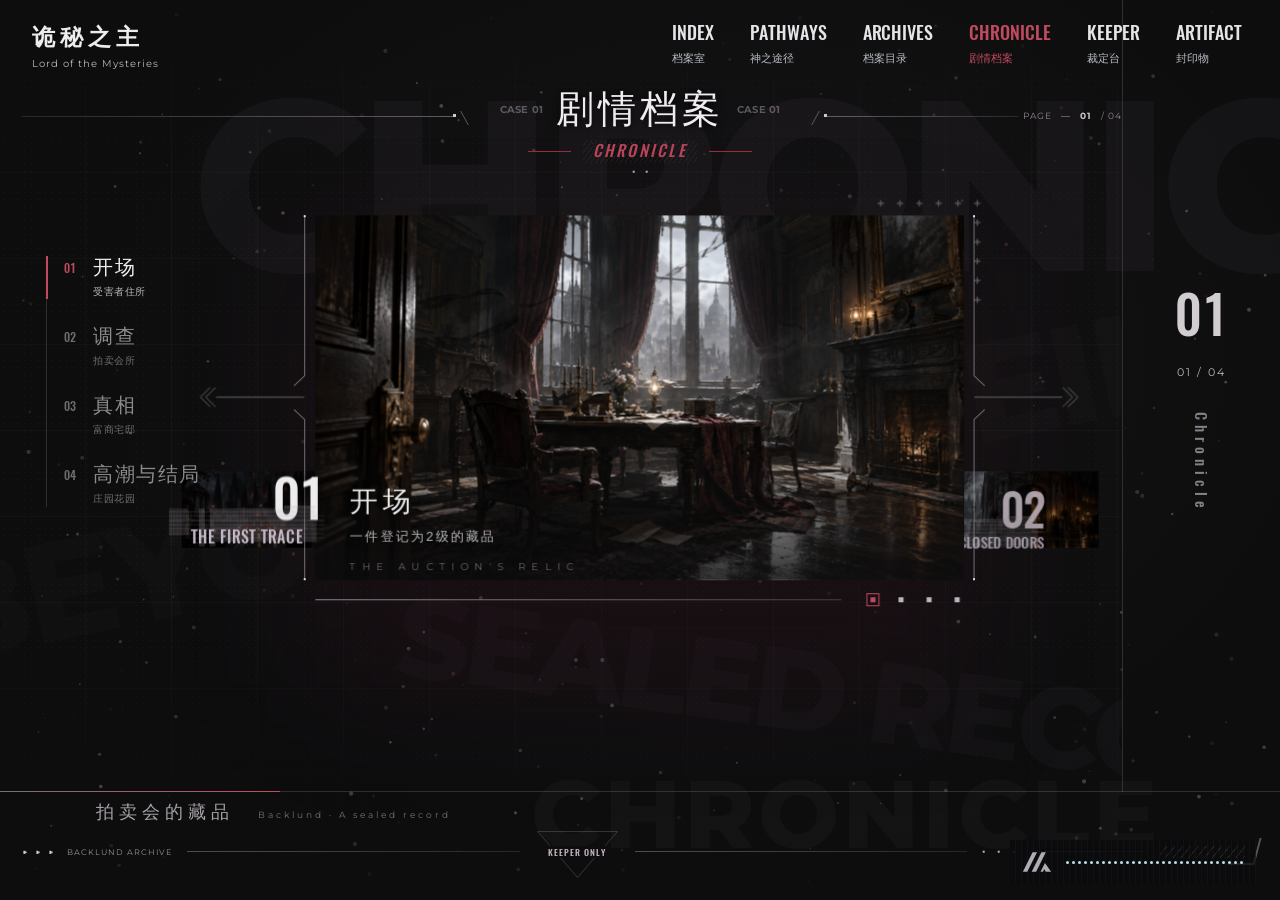
==== commit 960643af: "清理旧版说明并修复页面入口" ====
--- a/chronicle.html
+++ b/chronicle.html
@@ -66,6 +66,6 @@
     <div class="archive-footer" aria-hidden="true"><div class="footer-origin"><b>▸ ▸ ▸</b><span>BACKLUND ARCHIVE</span></div><i class="footer-line"></i><div class="footer-seal"><svg viewBox="0 0 100 60"><path d="M3 3h94L50 57Z"/></svg><span>KEEPER ONLY</span></div><i class="footer-line"></i><span class="footer-ellipsis">▪ ▪ ▪</span><i class="footer-line short"></i><div class="footer-hatching"></div></div>
   </main>
   <noscript><p class="no-script">请启用JavaScript查看四幕剧情档案。</p></noscript>
-  <script src="data/story.js"></script><script src="data/npcs.js"></script><script src="data/enemies.js"></script><script src="data/story-maps.js"></script><script src="js/chronicle-effects.js"></script><script src="js/chronicle.js"></script>
+  <script src="data/story.js"></script><script src="data/npcs.js"></script><script src="data/enemies.js"></script><script src="data/events.js"></script><script src="data/story-maps.js"></script><script src="js/chronicle-effects.js"></script><script src="js/chronicle.js"></script>
 </body>
 </html>
--- a/css/site-navigation.css
+++ b/css/site-navigation.css
@@ -5,11 +5,10 @@
 #site-navigation a>small{font:400 clamp(11px,.78vw,14px)/1.9 'Microsoft YaHei','Segoe UI',sans-serif;letter-spacing:0;color:#b8bdc5}
 #site-navigation a:hover,#site-navigation a[aria-current=page],#site-navigation a:hover>small,#site-navigation a[aria-current=page]>small{color:#c04b60}
 #site-navigation a:focus-visible{outline:2px solid #df8da1;outline-offset:5px}
-/* The old tool pages keep their own local operations beneath the shared row. */
-html[data-navigation-page=kp] .topbar,html[data-navigation-page=character] .topbar{min-height:145px;align-items:flex-start;padding-top:22px;padding-bottom:16px;position:relative}
-html[data-navigation-page=kp] .topbar-right,html[data-navigation-page=character] .topbar-right{position:absolute;top:91px;right:3%;display:flex;gap:18px}
-html[data-navigation-page=pathways] .page-head{padding-top:94px}
+/* Character-sheet operations sit beneath the shared navigation row. */
+html[data-navigation-page=character] .topbar{min-height:145px;align-items:flex-start;padding-top:22px;padding-bottom:16px;position:relative}
+html[data-navigation-page=character] .topbar-right{position:absolute;top:91px;right:3%;display:flex;gap:18px}
 .pathway-caption>#sequence-home{display:block;color:inherit;text-decoration:none}
 @media(max-width:1050px){#site-navigation{gap:20px}#site-navigation a>span{font-size:16px}#site-navigation a>small{font-size:10px}}
-@media(max-width:760px){#site-navigation{position:relative;top:auto;right:auto;left:auto;flex:1 0 100%;width:100%;display:grid;grid-template-columns:repeat(3,minmax(0,1fr));gap:9px 14px;margin-top:16px;justify-content:start}#site-navigation a{min-height:44px}#site-navigation a>span{font-size:15px}#site-navigation a>small{font-size:10px}.home-header,.world-header,.archive-header,.keeper-header,.artifact-header,.archives-header{flex-wrap:wrap}html[data-navigation-page=kp] .topbar,html[data-navigation-page=character] .topbar{display:flex;flex-wrap:wrap;min-height:0}html[data-navigation-page=kp] .topbar-right,html[data-navigation-page=character] .topbar-right{position:static;flex-basis:100%;margin-top:12px}html[data-navigation-page=pathways] #site-navigation{position:relative;z-index:40;padding:0 20px}html[data-navigation-page=pathways] .page-head{padding-top:20px}}
+@media(max-width:760px){#site-navigation{position:relative;top:auto;right:auto;left:auto;flex:1 0 100%;width:100%;display:grid;grid-template-columns:repeat(3,minmax(0,1fr));gap:9px 14px;margin-top:16px;justify-content:start}#site-navigation a{min-height:44px}#site-navigation a>span{font-size:15px}#site-navigation a>small{font-size:10px}.home-header,.world-header,.archive-header,.keeper-header,.artifact-header,.archives-header{flex-wrap:wrap}html[data-navigation-page=character] .topbar{display:flex;flex-wrap:wrap;min-height:0}html[data-navigation-page=character] .topbar-right{position:static;flex-basis:100%;margin-top:12px}}
 @media print{#site-navigation{display:none!important}}
